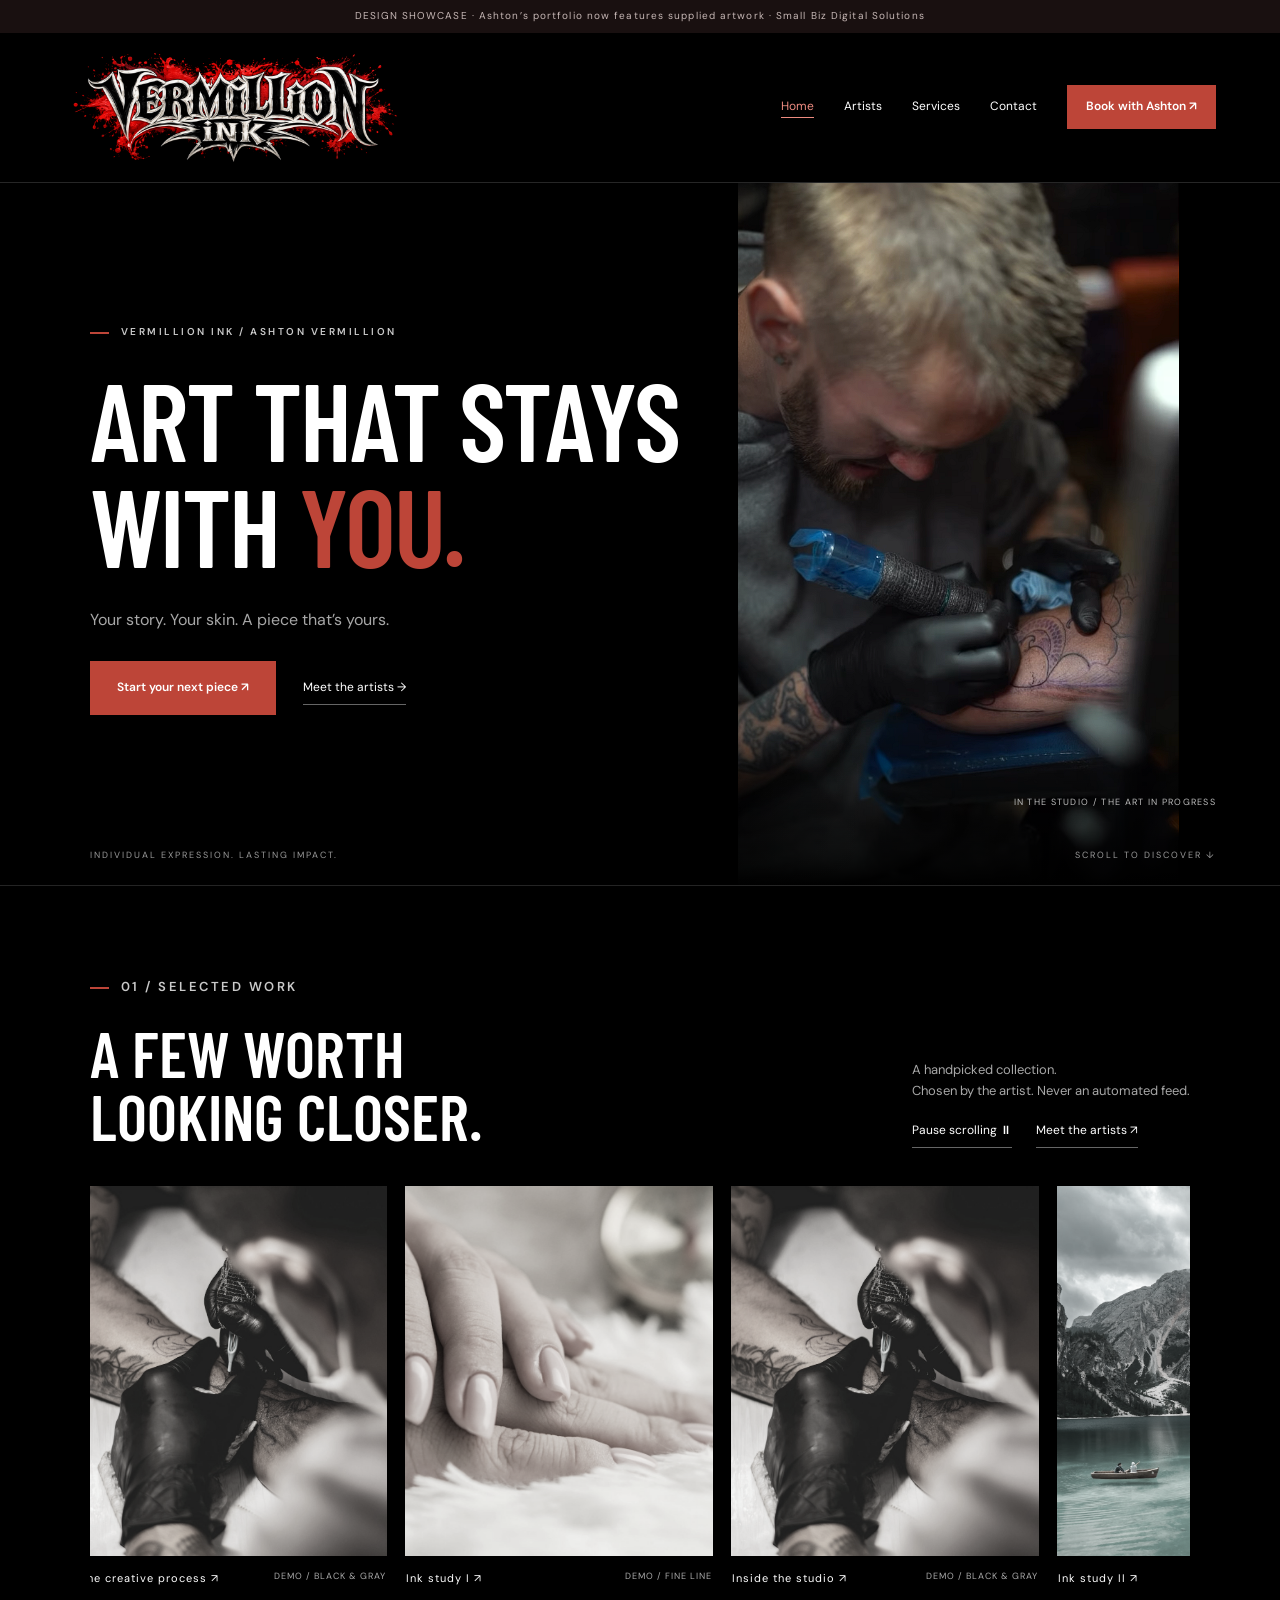
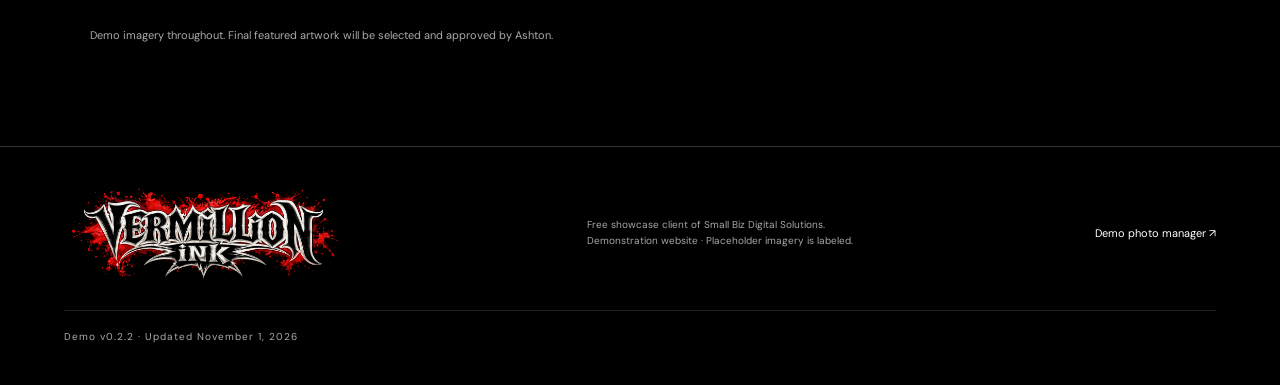
==== index.html @ 9a66fa29 "Initial Vermillion Ink demo site v0.2.2 Co-Authored-By: Claude Opus 5.5 <noreply@anthropic.com> Clau" ====
<!doctype html>
<html lang="en"><head><meta charset="utf-8"><meta name="viewport" content="width=device-width, initial-scale=1"><meta name="description" content="Vermillion Ink tattoo studio demonstration for Ashton Vermillion."><title>Vermillion Ink | Art that stays with you</title><link rel="stylesheet" href="style.css"></head><body>
<a class="skip" href="#main">Skip to content</a><div class="demo">DESIGN SHOWCASE · Ashton’s portfolio now features supplied artwork · Small Biz Digital Solutions</div>
<header><a class="brand brand-with-logo" href="index.html" aria-label="Vermillion Ink home"><img class="studio-logo" src="assets/vermillion-ink-black-logo.png" alt="Vermillion Ink" width="2172" height="724"></a><button id="menu" aria-expanded="false" aria-controls="nav">Menu +</button><nav id="nav" aria-label="Main"><a href="index.html" aria-current="page">Home</a><a href="artists.html">Artists</a><a href="services.html">Services</a><a href="contact.html">Contact</a><a class="button small" href="https://ashtonvermillion.glossgenius.com" target="_blank" rel="noopener">Book with Ashton ↗</a></nav></header>
<main id="main"><section class="hero"><img src="assets/studio-artist-at-work.png" alt="Tattoo artist concentrating on a piece, working with gloved hands" width="702" height="1119" fetchpriority="high"><div class="hero-shade"></div><div class="hero-copy"><p class="eyebrow">VERMILLION INK / ASHTON VERMILLION</p><h1>Art that stays<br>with <em>you.</em></h1><p>Your story. Your skin. A piece that’s yours.</p><div class="actions"><a class="button" href="https://ashtonvermillion.glossgenius.com" target="_blank" rel="noopener">Start your next piece ↗</a><a class="text-link" href="artists.html">Meet the artists →</a></div></div><span class="photo-note">IN THE STUDIO / THE ART IN PROGRESS</span><div class="hero-bottom"><span>INDIVIDUAL EXPRESSION. LASTING IMPACT.</span><span>SCROLL TO DISCOVER ↓</span></div></section>
<section class="featured section"><div class="section-head"><div><p class="eyebrow">01 / SELECTED WORK</p><h2>A few worth<br>looking closer.</h2></div><div><p>A handpicked collection.<br>Chosen by the artist. Never an automated feed.</p><button id="pause" class="text-link" aria-pressed="false">Pause scrolling ⏸</button> <a class="text-link" href="artists.html">Meet the artists ↗</a></div></div><div id="featured" class="filmstrip" aria-label="Featured demo tattoo gallery"></div><p class="caption">Demo imagery throughout. Final featured artwork will be selected and approved by Ashton.</p></section>


</main>
<footer><a class="brand brand-with-logo" href="index.html" aria-label="Vermillion Ink home"><img class="studio-logo" src="assets/vermillion-ink-black-logo.png" alt="Vermillion Ink" width="2172" height="724"></a><p>Free showcase client of Small Biz Digital Solutions.<br>Demonstration website · Placeholder imagery is labeled.</p><a href="manage.html">Demo photo manager ↗</a><p class="release-version" id="release-version">Demo v0.2.2 · Updated November 1, 2026</p></footer><dialog id="lightbox" aria-label="Tattoo photograph viewer"><button id="close" aria-label="Close photograph">Close ×</button><button id="previous" aria-label="Previous photograph">←</button><figure><img id="large" alt=""><figcaption id="image-caption"></figcaption></figure><button id="next" aria-label="Next photograph">→</button></dialog><script src="ashton-portfolio.js"></script><script src="app.js"></script></body></html>
---- style.css ----
@import url('https://fonts.googleapis.com/css2?family=Barlow+Condensed:wght@500;600;700;800&family=DM+Sans:wght@400;500;600;700&display=swap');
:root{color-scheme:dark;--red:#bd4538;--gray:#a7a7a7}*{box-sizing:border-box}html{scroll-behavior:smooth;scroll-padding-top:100px}body{margin:0;background:#000;color:#fff;font:15px/1.65 'DM Sans',Arial,sans-serif}a{color:inherit;text-decoration:none}button,input,select{font:inherit}button,a,input,select{touch-action:manipulation}button{cursor:pointer}a:hover{color:#eb8b80}button:focus-visible,a:focus-visible,input:focus-visible,select:focus-visible{outline:2px solid #f48c7f;outline-offset:5px}.demo{font-size:10px;text-align:center;padding:8px 20px;letter-spacing:1.1px;background:#191010;color:#c6b7b5}header{display:flex;align-items:center;justify-content:space-between;padding:24px 5%;background:#000;border-bottom:1px solid #262626;position:relative;z-index:5}.brand{font-family:'Barlow Condensed',Impact,sans-serif;font-size:30px;line-height:1;font-weight:700;letter-spacing:1px}.brand span{display:block;font:9px/2.5 'DM Sans',sans-serif;letter-spacing:4px;color:#aaa}nav{display:flex;align-items:center;gap:30px;font-size:12px}#menu{display:none}h1,h2,h3{font-family:'Barlow Condensed',Impact,sans-serif;text-transform:uppercase;font-weight:600;line-height:.98;margin:0}h1{font-size:clamp(72px,8.5vw,138px);letter-spacing:-2px}h2{font-size:clamp(48px,5vw,78px)}h3{font-size:44px}em{font-style:normal;color:var(--red)}p{color:var(--gray)}.eyebrow{font-size:10px;letter-spacing:2.5px;font-weight:600;color:#c9c9c9;margin:0 0 25px}.eyebrow:before{content:'';display:inline-block;width:19px;height:2px;background:var(--red);vertical-align:middle;margin-right:12px}.hero{position:relative;min-height:690px;height:78vh;max-height:960px;display:flex;align-items:center;overflow:hidden}.hero>img{position:absolute;width:68%;height:100%;object-fit:cover;right:0;filter:grayscale(1);object-position:50% 40%}.hero-shade{position:absolute;inset:0;background:linear-gradient(90deg,#000 8%,#000d 28%,#0003 65%),linear-gradient(0deg,#000,transparent 30%)}.hero-copy{position:relative;padding:60px 7%;z-index:1}.hero-copy>p:not(.eyebrow){font-size:16px;margin:28px 0}.actions{display:flex;align-items:center;gap:27px;flex-wrap:wrap;margin:28px 0}.button{display:inline-flex;justify-content:center;background:var(--red);color:#fff;padding:16px 26px;font-size:12px;font-weight:600;border:1px solid var(--red)}.button:hover{background:#99372d;color:white}.button.small{padding:11px 18px}.text-link{font-size:12px;background:none;border:0;border-bottom:1px solid #666;padding:6px 0;color:white;display:inline-block}.photo-note{position:absolute;bottom:75px;right:5%;font-size:9px;letter-spacing:1.3px;color:#ccc}.hero-bottom{position:absolute;bottom:22px;left:7%;right:5%;display:flex;justify-content:space-between;font-size:9px;letter-spacing:2px;color:#999}.section{padding:90px 7%;border-top:1px solid #242424}.section-head{display:flex;align-items:flex-end;justify-content:space-between;gap:40px;margin-bottom:38px}.section-head p{max-width:350px;font-size:13px}.section-head .text-link{margin-right:20px}.filmstrip{display:flex;gap:18px;overflow:auto;padding-bottom:15px;scrollbar-width:thin}.tile{position:relative;padding:0;border:0;background:#000;color:white;text-align:left;flex:0 0 28%;min-width:230px;overflow:hidden}.tile img{width:100%;height:370px;object-fit:cover;filter:grayscale(.85);display:block;transition:filter .4s,transform .4s}.tile:hover img{filter:grayscale(0);transform:scale(1.025)}.tile .label{display:flex;justify-content:space-between;padding:13px 1px;font-size:11px;letter-spacing:1px}.tile small{color:#aaa;font-size:9px}.caption{font-size:11px;line-height:1.7;color:#aaa}.artist{display:grid;grid-template-columns:1fr 1fr;gap:8%;align-items:center;margin-top:60px}.artist-visual{position:relative;height:460px;background:#111}.artist-visual img{width:100%;height:100%;object-fit:cover;filter:grayscale(1)}.artist-visual .photo-note{bottom:15px}.artist h3{font-size:70px}.artist p{max-width:410px}.resident{border-top:1px solid #303030;margin-top:70px;padding-top:35px;display:flex;align-items:center;gap:50px;flex-wrap:wrap}.resident>div{max-width:570px}.resident h3{font-size:40px}.services{display:grid;grid-template-columns:repeat(3,1fr);gap:40px;margin:50px 0 30px}.services article{border-top:1px solid #555;padding-top:20px}.services span{color:var(--red);font-size:12px}.services h3{font-size:30px;margin-top:25px}.services p{font-size:13px}.contact h2{font-size:clamp(65px,8vw,120px);margin-bottom:35px}.contact-details{display:grid;grid-template-columns:repeat(3,1fr);gap:30px;margin-top:60px;font-size:13px}.contact-details .eyebrow{margin-bottom:12px}footer{border-top:1px solid #333;padding:40px 5%;display:flex;justify-content:space-between;align-items:center;gap:30px;font-size:11px}footer p{font-size:10px}dialog{border:0;background:#000;color:white;width:100vw;height:100dvh;max-width:none;max-height:none;padding:55px 4%;margin:0}dialog[open]{display:flex;align-items:center;justify-content:center;gap:15px}dialog::backdrop{background:#000e}dialog figure{margin:0;max-width:85%;text-align:center}dialog figure img{max-width:100%;max-height:78dvh;object-fit:contain}dialog button{background:#161616;color:white;border:1px solid #555;padding:12px}#close{position:absolute;right:25px;top:15px}figcaption{font-size:12px;color:#bbb}.skip{position:fixed;top:-100px;left:20px;z-index:100;background:white;color:black;padding:10px}.skip:focus{top:10px}.portfolio-intro{padding:70px 7% 30px}.filters{display:flex;gap:10px;flex-wrap:wrap;margin:30px 0}.filters button,.manager button{background:#000;color:white;border:1px solid #555;padding:9px 17px}.filters button[aria-pressed=true]{background:var(--red);border-color:var(--red)}.grid{display:grid;grid-template-columns:repeat(3,1fr);gap:26px;padding:0 7% 70px}.grid .tile{min-width:0}.grid .tile img{height:410px}.manager{padding:50px 7%;max-width:1200px}.manager h1{font-size:65px}.manager label{display:block;margin:16px 0}.manager input,.manager select{background:#111;border:1px solid #555;color:white;padding:10px;max-width:100%;width:100%}.manage-grid{display:grid;grid-template-columns:repeat(3,1fr);gap:20px}.manage-card{border:1px solid #333;padding:15px}.manage-card img{height:170px;width:100%;object-fit:cover}.manage-card input[type=checkbox]{width:auto}.status{color:#e88e80}body:has(dialog[open]){overflow:hidden}@media(max-width:800px){header{padding:20px 6%;flex-wrap:wrap}#menu{display:block;color:white;background:none;border:1px solid #555;padding:8px 14px}nav{display:none;flex-basis:100%;padding-top:22px;flex-direction:column;align-items:flex-start;gap:18px}nav.open{display:flex}.hero{min-height:640px;height:80vh}.hero>img{width:100%;opacity:.65}.hero-shade{background:linear-gradient(90deg,#000b,#0004),linear-gradient(0deg,#000,transparent 70%)}.hero-copy{padding:65px 7%}.hero-bottom span:last-child{display:none}.hero .photo-note{bottom:60px}.section{padding:60px 7%}.section-head{display:block}.section-head>div+div,.section-head>p{margin-top:25px}.tile{flex-basis:75%}.tile img{height:340px}.artist{grid-template-columns:1fr;gap:30px}.artist-visual{height:350px}.artist h3{font-size:56px}.services,.contact-details{grid-template-columns:1fr;gap:25px}.services{margin-top:35px}.services h3{margin-top:15px}.resident{gap:15px}footer{align-items:flex-start;flex-direction:column}.grid{grid-template-columns:repeat(2,1fr);gap:14px}.grid .tile img{height:260px}.manage-grid{grid-template-columns:1fr}.demo{font-size:8px}.photo-note{font-size:8px}.hero-copy .eyebrow{font-size:8px}h1{font-size:84px}.grid .label{font-size:9px;display:block}dialog figure{max-width:72%}dialog button{padding:8px}}@media(prefers-reduced-motion:reduce){html{scroll-behavior:auto}*{transition:none!important}}

nav a[aria-current="page"]{color:#ed8b80;text-decoration:underline;text-underline-offset:7px}.standalone{min-height:65vh}.standalone h1{font-size:clamp(56px,7vw,100px);margin-bottom:30px}.standalone .section{border-top:0}@media(min-width:801px) and (max-width:1100px){nav{gap:16px}header{padding-left:4%;padding-right:4%}.brand{font-size:26px}}

.brand-with-logo{display:flex;align-items:center;gap:16px}.studio-logo{display:block;width:86px;height:80px;object-fit:contain;flex-shrink:0}.brand .brand-wordmark{font-family:"Barlow Condensed",Impact,sans-serif;font-size:28px;line-height:1;font-weight:700;letter-spacing:1px;color:white}.brand .brand-wordmark>span{font:9px/2.5 "DM Sans",sans-serif;letter-spacing:4px;color:#aaa}header{padding-top:14px;padding-bottom:14px}footer .studio-logo{width:74px;height:69px}@media(max-width:1100px) and (min-width:801px){.brand-with-logo{gap:10px}.studio-logo{width:60px;height:56px}.brand .brand-wordmark{font-size:23px}nav{gap:15px}}@media(max-width:800px){.studio-logo{width:69px;height:64px}.brand .brand-wordmark{font-size:24px}.brand-with-logo{gap:12px}}@media(max-width:370px){header .brand-wordmark{display:none}}

header .studio-logo{width:340px;height:auto;max-width:100%;aspect-ratio:3/1}footer .studio-logo{width:280px;height:auto;aspect-ratio:3/1}.brand-with-logo{display:block;flex-shrink:0}header{gap:25px;padding-top:18px;padding-bottom:18px}@media(max-width:1100px) and (min-width:801px){header .studio-logo{width:280px}nav{gap:16px}}@media(max-width:800px){header .studio-logo{width:250px}footer .studio-logo{width:250px}header{gap:12px}}@media(max-width:370px){header .studio-logo{width:210px}}

.hero>img{width:57%;height:100%;object-fit:contain;object-position:65% center;filter:none}.hero-shade{background:linear-gradient(90deg,#000 15%,#000f 32%,#0008 49%,#0000 68%),linear-gradient(0deg,#000 0%,transparent 23%)}.hero-copy{max-width:76%}.hero .photo-note{color:#bbb}@media(max-width:800px){.hero{height:auto;min-height:820px;align-items:flex-end}.hero>img{width:100%;height:67%;top:0;right:0;object-fit:cover;object-position:50% 30%;opacity:1}.hero-shade{background:linear-gradient(0deg,#000 25%,#000e 38%,#0005 60%,#0000 85%)}.hero-copy{max-width:100%;padding:320px 7% 110px}.hero-copy h1{font-size:76px}.hero .photo-note{bottom:65px;left:7%;right:auto}.hero-bottom{bottom:22px}}

footer{flex-wrap:wrap}footer .release-version{flex:0 0 100%;width:100%;border-top:1px solid #242424;padding-top:18px;margin:0;color:#aaa;font-size:10px;letter-spacing:1px}@media(max-width:800px){footer .release-version{flex-basis:auto}}

.grid .tile.artist-work img{filter:none;object-fit:contain;background:#090909;height:470px}.grid .tile.artist-work:hover img{filter:none;transform:none}@media(max-width:800px){.grid .tile.artist-work img{height:320px}}@media(max-width:480px){#portfolio-grid[data-artist="ashton"]{grid-template-columns:1fr}.grid .tile.artist-work img{height:auto;max-height:650px}}

.biography-intro{display:grid;grid-template-columns:minmax(0,1.2fr) minmax(0,1fr);gap:6%;align-items:center}.biography-copy>.eyebrow{margin-top:28px}.biography-photo{margin:0}.biography-photo img{display:block;width:100%;height:auto}.biography-intro h1{font-size:clamp(56px,6vw,90px)}@media(max-width:800px){.biography-intro{grid-template-columns:1fr;gap:32px}.biography-photo{max-width:600px}.biography-intro h1{font-size:64px}}

.artist-visual.featured-portrait{display:block;height:auto;background:#000}.artist-visual.featured-portrait img{display:block;width:100%;height:auto;filter:none}.featured-portrait:hover{opacity:.95}
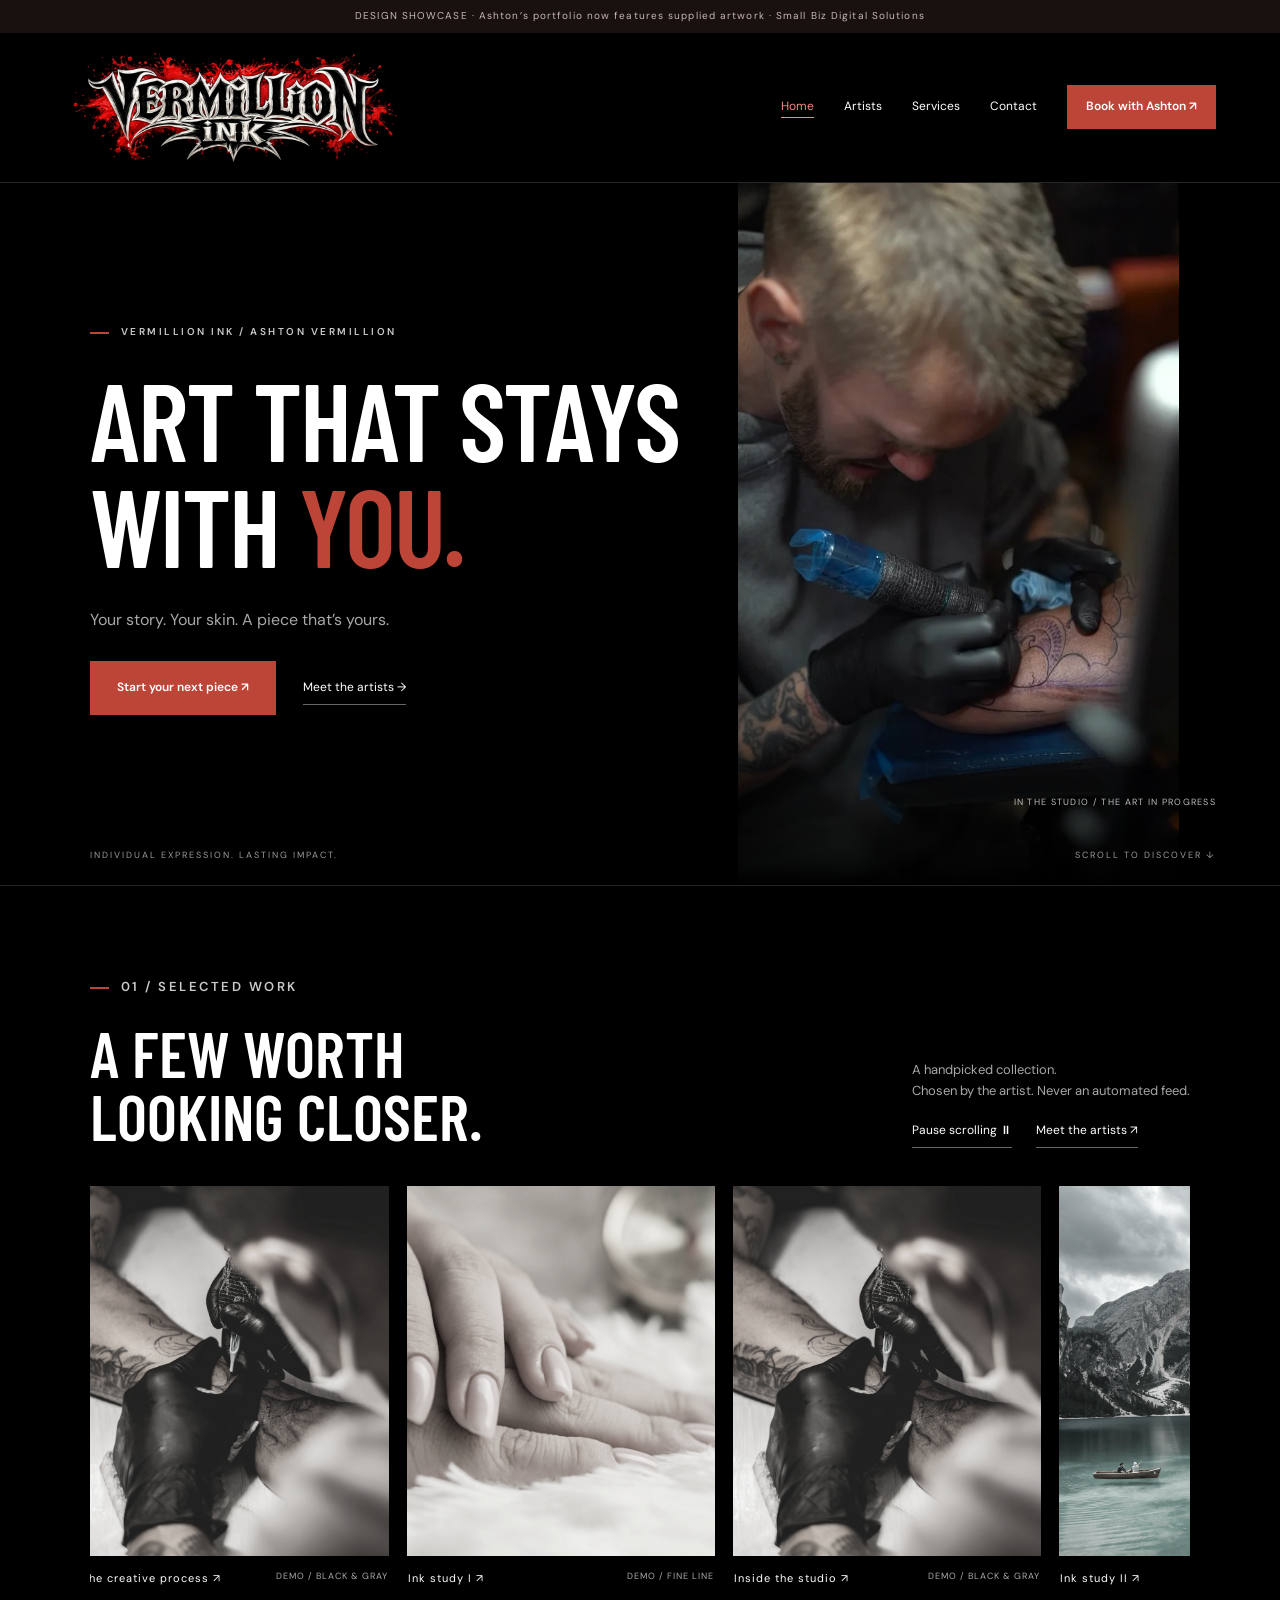
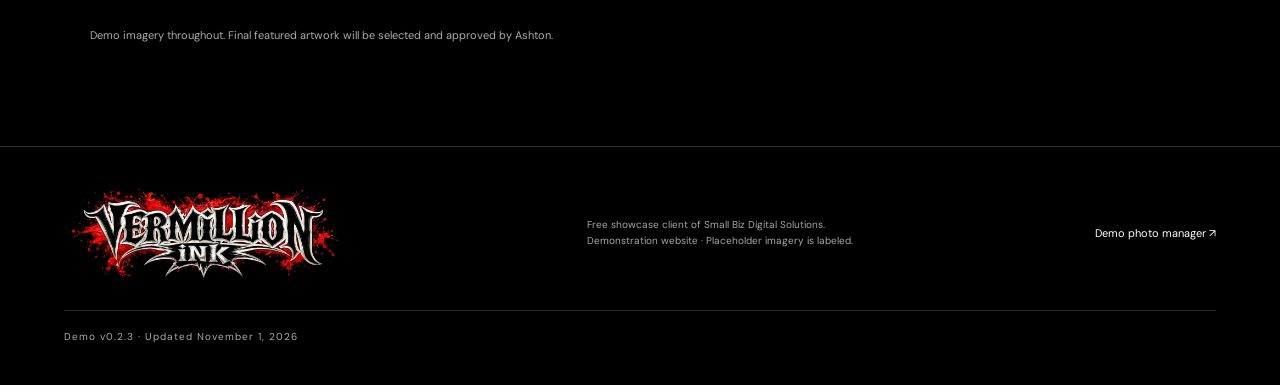
==== commit 3ff07e38: "Compress site images to WebP (20 MB -> 1 MB), bump to v0.2.3 - Portfolio, biography, featured and st" ====
--- a/index.html
+++ b/index.html
@@ -1,10 +1,10 @@
 <!doctype html>
 <html lang="en"><head><meta charset="utf-8"><meta name="viewport" content="width=device-width, initial-scale=1"><meta name="description" content="Vermillion Ink tattoo studio demonstration for Ashton Vermillion."><title>Vermillion Ink | Art that stays with you</title><link rel="stylesheet" href="style.css"></head><body>
 <a class="skip" href="#main">Skip to content</a><div class="demo">DESIGN SHOWCASE · Ashton’s portfolio now features supplied artwork · Small Biz Digital Solutions</div>
-<header><a class="brand brand-with-logo" href="index.html" aria-label="Vermillion Ink home"><img class="studio-logo" src="assets/vermillion-ink-black-logo.png" alt="Vermillion Ink" width="2172" height="724"></a><button id="menu" aria-expanded="false" aria-controls="nav">Menu +</button><nav id="nav" aria-label="Main"><a href="index.html" aria-current="page">Home</a><a href="artists.html">Artists</a><a href="services.html">Services</a><a href="contact.html">Contact</a><a class="button small" href="https://ashtonvermillion.glossgenius.com" target="_blank" rel="noopener">Book with Ashton ↗</a></nav></header>
-<main id="main"><section class="hero"><img src="assets/studio-artist-at-work.png" alt="Tattoo artist concentrating on a piece, working with gloved hands" width="702" height="1119" fetchpriority="high"><div class="hero-shade"></div><div class="hero-copy"><p class="eyebrow">VERMILLION INK / ASHTON VERMILLION</p><h1>Art that stays<br>with <em>you.</em></h1><p>Your story. Your skin. A piece that’s yours.</p><div class="actions"><a class="button" href="https://ashtonvermillion.glossgenius.com" target="_blank" rel="noopener">Start your next piece ↗</a><a class="text-link" href="artists.html">Meet the artists →</a></div></div><span class="photo-note">IN THE STUDIO / THE ART IN PROGRESS</span><div class="hero-bottom"><span>INDIVIDUAL EXPRESSION. LASTING IMPACT.</span><span>SCROLL TO DISCOVER ↓</span></div></section>
+<header><a class="brand brand-with-logo" href="index.html" aria-label="Vermillion Ink home"><img class="studio-logo" src="assets/vermillion-ink-black-logo.webp" alt="Vermillion Ink" width="1020" height="340"></a><button id="menu" aria-expanded="false" aria-controls="nav">Menu +</button><nav id="nav" aria-label="Main"><a href="index.html" aria-current="page">Home</a><a href="artists.html">Artists</a><a href="services.html">Services</a><a href="contact.html">Contact</a><a class="button small" href="https://ashtonvermillion.glossgenius.com" target="_blank" rel="noopener">Book with Ashton ↗</a></nav></header>
+<main id="main"><section class="hero"><img src="assets/studio-artist-at-work.webp" alt="Tattoo artist concentrating on a piece, working with gloved hands" width="702" height="1119" fetchpriority="high"><div class="hero-shade"></div><div class="hero-copy"><p class="eyebrow">VERMILLION INK / ASHTON VERMILLION</p><h1>Art that stays<br>with <em>you.</em></h1><p>Your story. Your skin. A piece that’s yours.</p><div class="actions"><a class="button" href="https://ashtonvermillion.glossgenius.com" target="_blank" rel="noopener">Start your next piece ↗</a><a class="text-link" href="artists.html">Meet the artists →</a></div></div><span class="photo-note">IN THE STUDIO / THE ART IN PROGRESS</span><div class="hero-bottom"><span>INDIVIDUAL EXPRESSION. LASTING IMPACT.</span><span>SCROLL TO DISCOVER ↓</span></div></section>
 <section class="featured section"><div class="section-head"><div><p class="eyebrow">01 / SELECTED WORK</p><h2>A few worth<br>looking closer.</h2></div><div><p>A handpicked collection.<br>Chosen by the artist. Never an automated feed.</p><button id="pause" class="text-link" aria-pressed="false">Pause scrolling ⏸</button> <a class="text-link" href="artists.html">Meet the artists ↗</a></div></div><div id="featured" class="filmstrip" aria-label="Featured demo tattoo gallery"></div><p class="caption">Demo imagery throughout. Final featured artwork will be selected and approved by Ashton.</p></section>
 
 
 </main>
-<footer><a class="brand brand-with-logo" href="index.html" aria-label="Vermillion Ink home"><img class="studio-logo" src="assets/vermillion-ink-black-logo.png" alt="Vermillion Ink" width="2172" height="724"></a><p>Free showcase client of Small Biz Digital Solutions.<br>Demonstration website · Placeholder imagery is labeled.</p><a href="manage.html">Demo photo manager ↗</a><p class="release-version" id="release-version">Demo v0.2.2 · Updated November 1, 2026</p></footer><dialog id="lightbox" aria-label="Tattoo photograph viewer"><button id="close" aria-label="Close photograph">Close ×</button><button id="previous" aria-label="Previous photograph">←</button><figure><img id="large" alt=""><figcaption id="image-caption"></figcaption></figure><button id="next" aria-label="Next photograph">→</button></dialog><script src="ashton-portfolio.js"></script><script src="app.js"></script></body></html>
+<footer><a class="brand brand-with-logo" href="index.html" aria-label="Vermillion Ink home"><img class="studio-logo" src="assets/vermillion-ink-black-logo.webp" alt="Vermillion Ink" width="1020" height="340"></a><p>Free showcase client of Small Biz Digital Solutions.<br>Demonstration website · Placeholder imagery is labeled.</p><a href="manage.html">Demo photo manager ↗</a><p class="release-version" id="release-version">Demo v0.2.3 · Updated November 1, 2026</p></footer><dialog id="lightbox" aria-label="Tattoo photograph viewer"><button id="close" aria-label="Close photograph">Close ×</button><button id="previous" aria-label="Previous photograph">←</button><figure><img id="large" alt=""><figcaption id="image-caption"></figcaption></figure><button id="next" aria-label="Next photograph">→</button></dialog><script src="ashton-portfolio.js"></script><script src="app.js"></script></body></html>
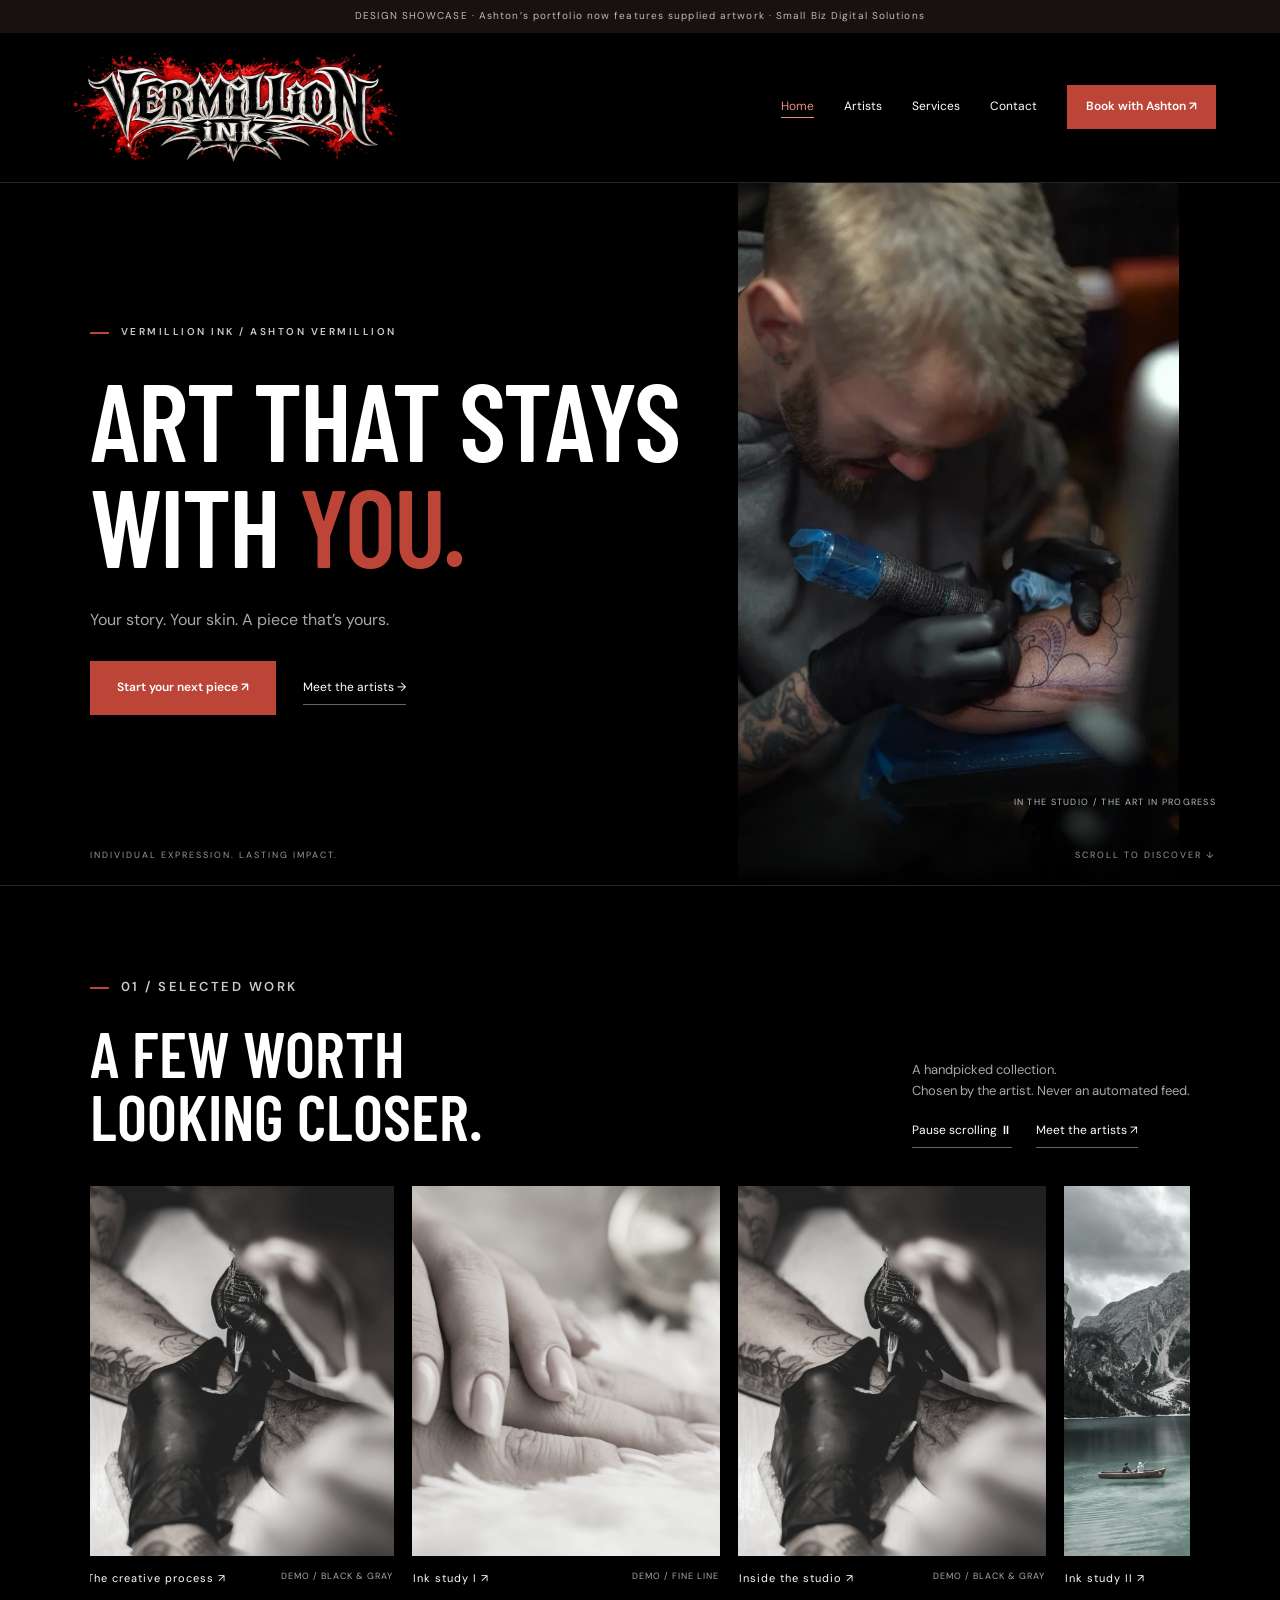
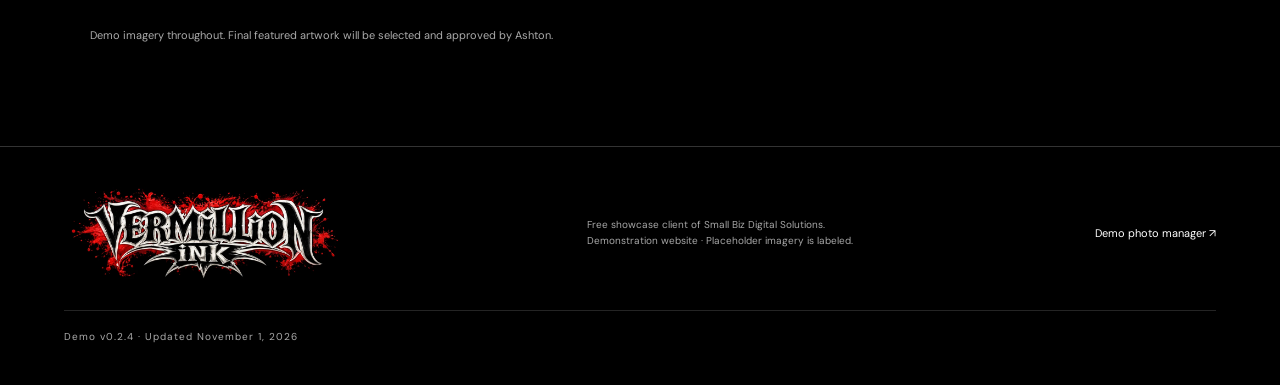
==== commit df24f39d: "Services page: add Ashton's tattoo and piercing menu, bump to v0.2.4 Prices, deposits and times from" ====
--- a/index.html
+++ b/index.html
@@ -7,4 +7,4 @@
 
 
 </main>
-<footer><a class="brand brand-with-logo" href="index.html" aria-label="Vermillion Ink home"><img class="studio-logo" src="assets/vermillion-ink-black-logo.webp" alt="Vermillion Ink" width="1020" height="340"></a><p>Free showcase client of Small Biz Digital Solutions.<br>Demonstration website · Placeholder imagery is labeled.</p><a href="manage.html">Demo photo manager ↗</a><p class="release-version" id="release-version">Demo v0.2.3 · Updated November 1, 2026</p></footer><dialog id="lightbox" aria-label="Tattoo photograph viewer"><button id="close" aria-label="Close photograph">Close ×</button><button id="previous" aria-label="Previous photograph">←</button><figure><img id="large" alt=""><figcaption id="image-caption"></figcaption></figure><button id="next" aria-label="Next photograph">→</button></dialog><script src="ashton-portfolio.js"></script><script src="app.js"></script></body></html>
+<footer><a class="brand brand-with-logo" href="index.html" aria-label="Vermillion Ink home"><img class="studio-logo" src="assets/vermillion-ink-black-logo.webp" alt="Vermillion Ink" width="1020" height="340"></a><p>Free showcase client of Small Biz Digital Solutions.<br>Demonstration website · Placeholder imagery is labeled.</p><a href="manage.html">Demo photo manager ↗</a><p class="release-version" id="release-version">Demo v0.2.4 · Updated November 1, 2026</p></footer><dialog id="lightbox" aria-label="Tattoo photograph viewer"><button id="close" aria-label="Close photograph">Close ×</button><button id="previous" aria-label="Previous photograph">←</button><figure><img id="large" alt=""><figcaption id="image-caption"></figcaption></figure><button id="next" aria-label="Next photograph">→</button></dialog><script src="ashton-portfolio.js"></script><script src="app.js"></script></body></html>
--- a/style.css
+++ b/style.css
@@ -16,3 +16,5 @@
 .biography-intro{display:grid;grid-template-columns:minmax(0,1.2fr) minmax(0,1fr);gap:6%;align-items:center}.biography-copy>.eyebrow{margin-top:28px}.biography-photo{margin:0}.biography-photo img{display:block;width:100%;height:auto}.biography-intro h1{font-size:clamp(56px,6vw,90px)}@media(max-width:800px){.biography-intro{grid-template-columns:1fr;gap:32px}.biography-photo{max-width:600px}.biography-intro h1{font-size:64px}}
 
 .artist-visual.featured-portrait{display:block;height:auto;background:#000}.artist-visual.featured-portrait img{display:block;width:100%;height:auto;filter:none}.featured-portrait:hover{opacity:.95}
+
+.svc-intro{max-width:620px;font-size:15px;margin:0 0 10px}.svc-group{font-size:clamp(36px,4vw,52px);margin:60px 0 24px;display:flex;align-items:center;gap:18px}.svc-group:after{content:"";flex:1;height:1px;background:#333}.svc-list{display:grid;grid-template-columns:repeat(2,1fr);gap:0 50px}.svc{border-top:1px solid #333;padding:26px 0 30px;display:flex;flex-direction:column}.svc-head{display:flex;justify-content:space-between;align-items:flex-start;gap:20px}.svc h3{font-size:30px;line-height:1.05}.svc-book{flex-shrink:0;font-size:12px;font-weight:600;border:1px solid #666;border-radius:999px;padding:9px 20px;white-space:nowrap}.svc-book:hover{border-color:var(--red);background:var(--red);color:#fff}.svc-deposit{font-size:11px;letter-spacing:1px;text-transform:uppercase;color:#eb8b80;margin:10px 0 0}.svc-desc{font-size:14px;margin:10px 0 16px;color:#c8c8c8}.svc-meta{margin:auto 0 0;display:flex;align-items:center;gap:14px;color:#fff;font-size:15px}.svc-meta strong{font-size:22px;font-family:"Barlow Condensed",Impact,sans-serif;font-weight:600;letter-spacing:.5px}.svc-meta span{border-left:1px solid #555;padding-left:14px;color:#bbb}.svc-finance{margin:50px 0 10px;padding:18px 22px;border:1px solid #333;background:#0d0d0d;font-size:13px;max-width:720px}.svc-finance strong{color:#fff}@media(max-width:800px){.svc-list{grid-template-columns:1fr}.svc h3{font-size:26px}.svc-group{margin-top:45px}}
